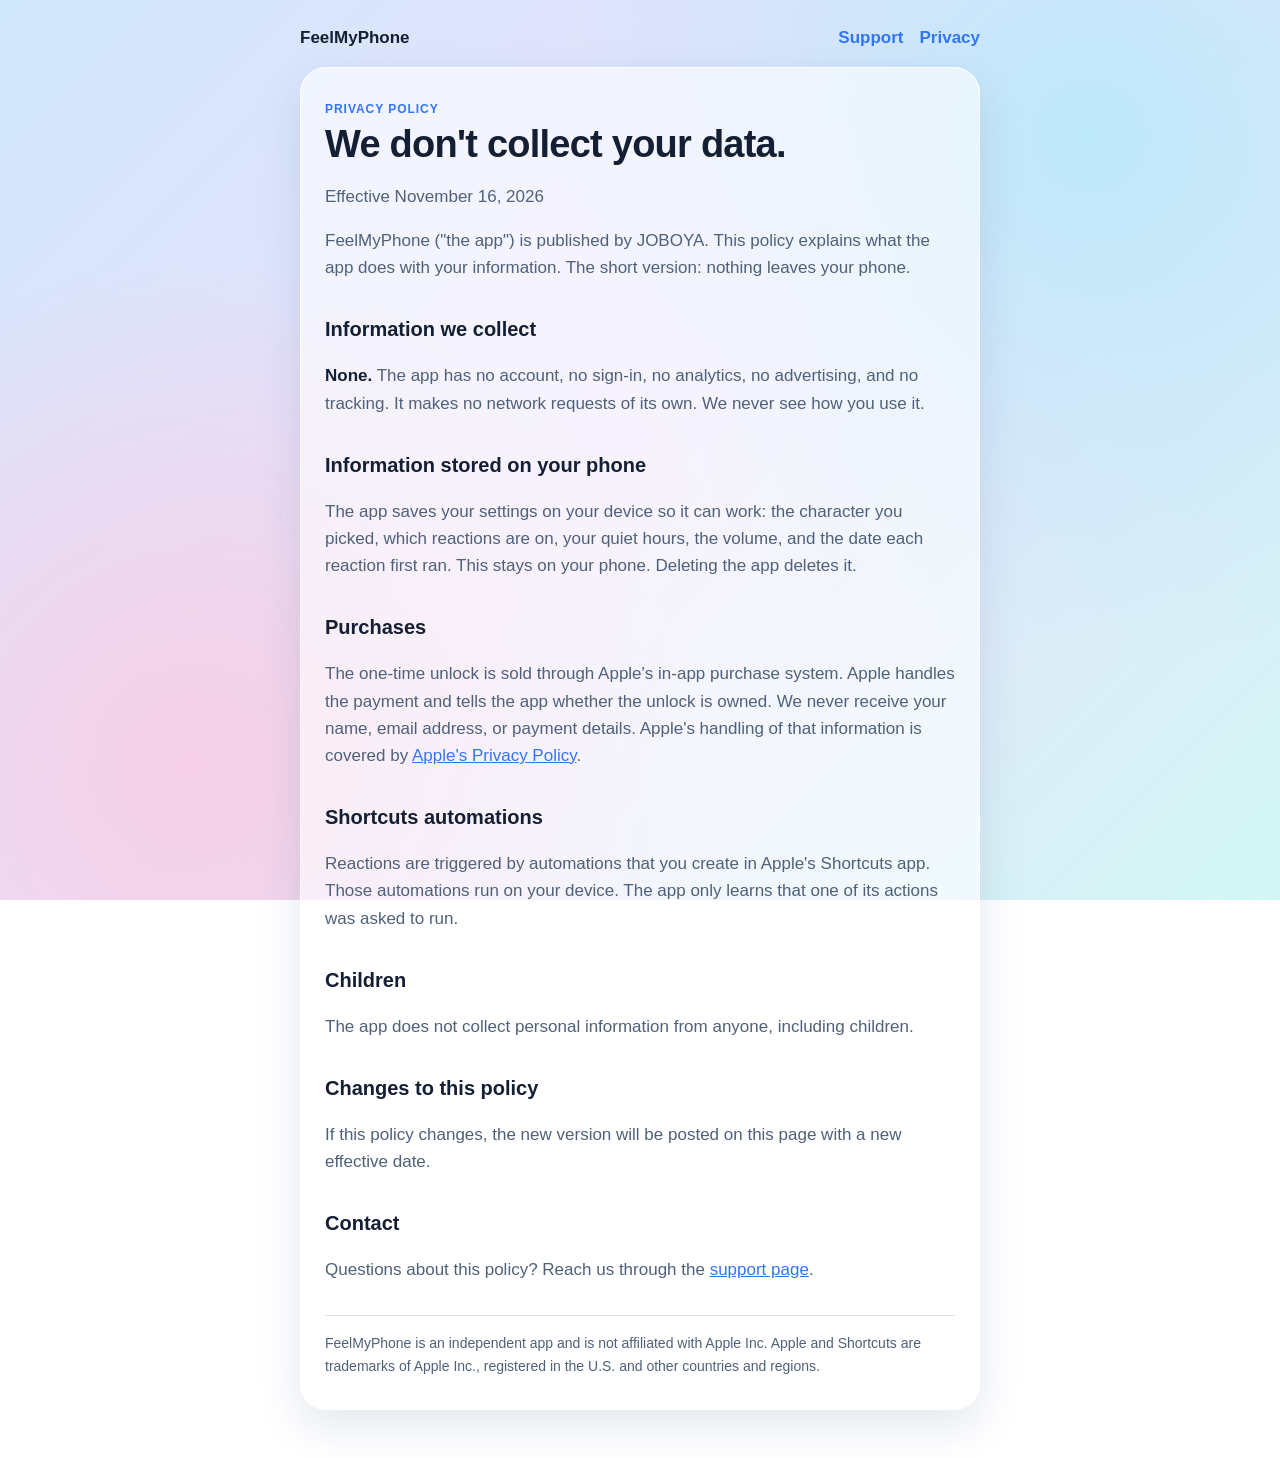
==== feelmyphone/privacy/index.html @ d0ed6ffd "Add FeelMyPhone support and privacy pages Co-Authored-By: Claude Fable 5.2 <noreply@anthropic.com>" ====
<!doctype html>
<html lang="en">
<head>
<meta charset="utf-8">
<meta name="viewport" content="width=device-width, initial-scale=1">
<title>Privacy Policy - FeelMyPhone</title>
<link rel="stylesheet" href="/style.css">
</head>
<body>
<nav><span>FeelMyPhone</span><a href="/feelmyphone/">Support</a><a href="/feelmyphone/privacy/">Privacy</a></nav>
<main>
<p class="eyebrow">Privacy Policy</p>
<h1>We don't collect your data.</h1>
<p>Effective November 16, 2026</p>
<p>FeelMyPhone ("the app") is published by JOBOYA. This policy explains what the app does with your information. The short version: nothing leaves your phone.</p>

<h2>Information we collect</h2>
<p><strong>None.</strong> The app has no account, no sign-in, no analytics, no advertising, and no tracking. It makes no network requests of its own. We never see how you use it.</p>

<h2>Information stored on your phone</h2>
<p>The app saves your settings on your device so it can work: the character you picked, which reactions are on, your quiet hours, the volume, and the date each reaction first ran. This stays on your phone. Deleting the app deletes it.</p>

<h2>Purchases</h2>
<p>The one-time unlock is sold through Apple's in-app purchase system. Apple handles the payment and tells the app whether the unlock is owned. We never receive your name, email address, or payment details. Apple's handling of that information is covered by <a href="https://www.apple.com/legal/privacy/">Apple's Privacy Policy</a>.</p>

<h2>Shortcuts automations</h2>
<p>Reactions are triggered by automations that you create in Apple's Shortcuts app. Those automations run on your device. The app only learns that one of its actions was asked to run.</p>

<h2>Children</h2>
<p>The app does not collect personal information from anyone, including children.</p>

<h2>Changes to this policy</h2>
<p>If this policy changes, the new version will be posted on this page with a new effective date.</p>

<h2>Contact</h2>
<p>Questions about this policy? Reach us through the <a href="/feelmyphone/">support page</a>.</p>
<footer>FeelMyPhone is an independent app and is not affiliated with Apple Inc. Apple and Shortcuts are trademarks of Apple Inc., registered in the U.S. and other countries and regions.</footer>
</main>
</body>
</html>
---- style.css ----
:root { color-scheme: light; --ink: #141f33; --muted: #4f617a; --blue: #3375f5; }
* { box-sizing: border-box; }
body {
  margin: 0; min-height: 100vh; padding: 24px 16px 48px;
  font: 17px/1.6 -apple-system, BlinkMacSystemFont, "Segoe UI", Roboto, sans-serif;
  color: var(--ink);
  background: radial-gradient(circle at 15% 85%, #f5cfe5 0, transparent 38%),
              radial-gradient(circle at 85% 15%, #bde9fa 0, transparent 40%),
              linear-gradient(135deg, #d1e8fc, #ebe0fc 50%, #d1f7f5);
  background-attachment: fixed;
}
main {
  max-width: 680px; margin: 0 auto; padding: 32px 24px;
  background: rgba(255, 255, 255, .6); border: 1px solid rgba(255, 255, 255, .85);
  border-radius: 26px; box-shadow: 0 16px 44px rgba(41, 69, 122, .13);
}
.eyebrow { margin: 0 0 4px; color: var(--blue); font-size: 12px; font-weight: 700; letter-spacing: .08em; text-transform: uppercase; }
h1 { margin: 0 0 8px; font-size: clamp(28px, 6vw, 38px); line-height: 1.12; letter-spacing: -.02em; }
h2 { margin: 32px 0 8px; font-size: 20px; }
p, li { color: var(--muted); }
strong { color: var(--ink); }
a { color: var(--blue); }
nav { max-width: 680px; margin: 0 auto 16px; display: flex; gap: 16px; align-items: center; font-weight: 600; }
nav span { margin-right: auto; }
nav a { text-decoration: none; }
footer { margin-top: 32px; padding-top: 16px; border-top: 1px solid rgba(79, 97, 122, .18); font-size: 14px; color: var(--muted); }
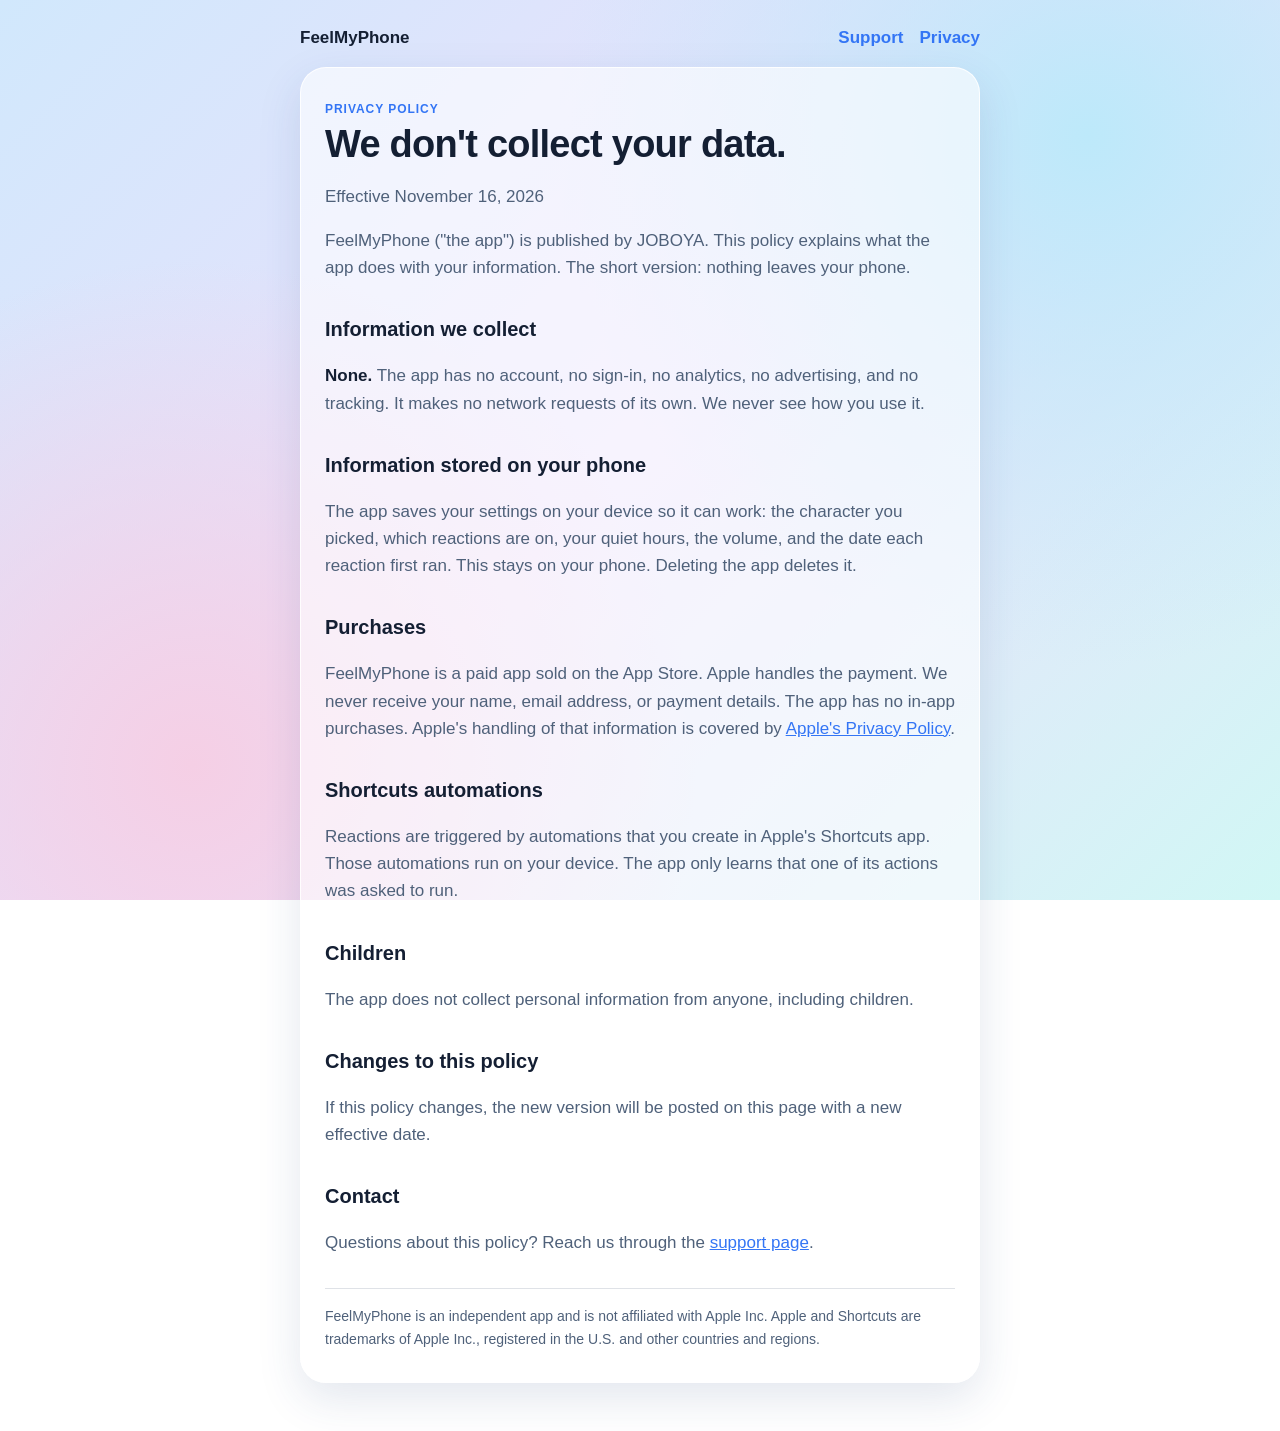
==== commit d6efbe89: "Describe FeelMyPhone as a paid app with no in-app purchases Co-Authored-By: Claude Fable 5.2 <norepl" ====
--- a/feelmyphone/privacy/index.html
+++ b/feelmyphone/privacy/index.html
@@ -21,7 +21,7 @@
 <p>The app saves your settings on your device so it can work: the character you picked, which reactions are on, your quiet hours, the volume, and the date each reaction first ran. This stays on your phone. Deleting the app deletes it.</p>
 
 <h2>Purchases</h2>
-<p>The one-time unlock is sold through Apple's in-app purchase system. Apple handles the payment and tells the app whether the unlock is owned. We never receive your name, email address, or payment details. Apple's handling of that information is covered by <a href="https://www.apple.com/legal/privacy/">Apple's Privacy Policy</a>.</p>
+<p>FeelMyPhone is a paid app sold on the App Store. Apple handles the payment. We never receive your name, email address, or payment details. The app has no in-app purchases. Apple's handling of that information is covered by <a href="https://www.apple.com/legal/privacy/">Apple's Privacy Policy</a>.</p>
 
 <h2>Shortcuts automations</h2>
 <p>Reactions are triggered by automations that you create in Apple's Shortcuts app. Those automations run on your device. The app only learns that one of its actions was asked to run.</p>
